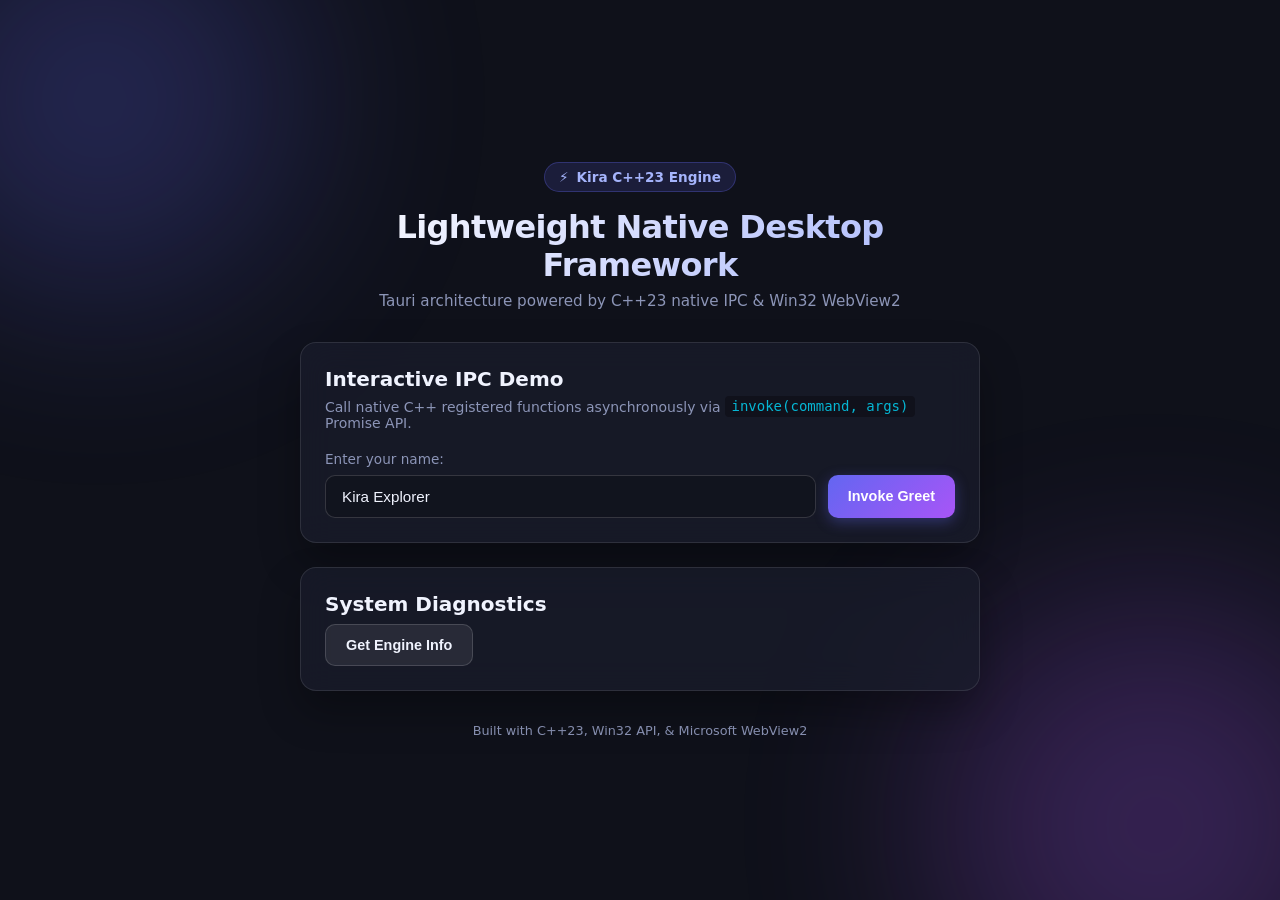
==== assets/index.html @ c5ab246e "Initial commit: Kira C++23 desktop framework (Win32 vertical slice)" ====
<!DOCTYPE html>
<html lang="en">
<head>
    <meta charset="UTF-8">
    <meta name="viewport" content="width=device-width, initial-scale=1.0">
    <title>Kira C++23 Application</title>
    <link rel="stylesheet" href="style.css">
</head>
<body>
    <div class="background-decor">
        <div class="glow glow-1"></div>
        <div class="glow glow-2"></div>
    </div>

    <main class="container">
        <header class="hero">
            <div class="logo-badge">
                <span class="badge-icon">⚡</span>
                <span>Kira C++23 Engine</span>
            </div>
            <h1>Lightweight Native Desktop Framework</h1>
            <p class="subtitle">Tauri architecture powered by C++23 native IPC & Win32 WebView2</p>
        </header>

        <section class="card glass">
            <h2>Interactive IPC Demo</h2>
            <p class="card-desc">Call native C++ registered functions asynchronously via <code>invoke(command, args)</code> Promise API.</p>

            <div class="form-group">
                <label for="name-input">Enter your name:</label>
                <div class="input-wrapper">
                    <input type="text" id="name-input" placeholder="e.g. Developer" value="Kira Explorer" autocomplete="off" />
                    <button id="greet-btn" class="btn btn-primary">
                        <span>Invoke Greet</span>
                        <span class="btn-spinner hidden"></span>
                    </button>
                </div>
            </div>

            <div id="output-box" class="output-box hidden">
                <div class="output-header">
                    <span class="status-indicator"></span>
                    <span>Native Response</span>
                </div>
                <pre id="output-content"></pre>
            </div>
        </section>

        <section class="card glass">
            <h2>System Diagnostics</h2>
            <div class="actions">
                <button id="info-btn" class="btn btn-secondary">Get Engine Info</button>
            </div>
            <div id="info-box" class="output-box hidden">
                <pre id="info-content"></pre>
            </div>
        </section>

        <footer>
            <p>Built with C++23, Win32 API, & Microsoft WebView2</p>
        </footer>
    </main>

    <script src="main.js"></script>
</body>
</html>
---- assets/style.css ----
:root {
    --bg-dark: #0f111a;
    --card-bg: rgba(26, 29, 45, 0.7);
    --card-border: rgba(255, 255, 255, 0.1);
    --text-main: #f0f3fe;
    --text-muted: #8c95b7;
    --accent-blue: #6366f1;
    --accent-purple: #a855f7;
    --accent-cyan: #06b6d4;
    --success: #10b981;
    --danger: #ef4444;
    --font-family: system-ui, -apple-system, BlinkMacSystemFont, 'Segoe UI', Roboto, Oxygen, Ubuntu, Cantarell, sans-serif;
}

* {
    box-sizing: border-box;
    margin: 0;
    padding: 0;
}

body {
    background-color: var(--bg-dark);
    color: var(--text-main);
    font-family: var(--font-family);
    min-height: 100vh;
    display: flex;
    justify-content: center;
    align-items: center;
    overflow-x: hidden;
    padding: 2rem 1rem;
}

/* Dynamic background glows */
.background-decor {
    position: fixed;
    top: 0;
    left: 0;
    width: 100vw;
    height: 100vh;
    pointer-events: none;
    z-index: -1;
    overflow: hidden;
}

.glow {
    position: absolute;
    border-radius: 50%;
    filter: blur(100px);
    opacity: 0.25;
}

.glow-1 {
    width: 400px;
    height: 400px;
    background: var(--accent-blue);
    top: -100px;
    left: -100px;
    animation: float 12s ease-in-out infinite alternate;
}

.glow-2 {
    width: 450px;
    height: 450px;
    background: var(--accent-purple);
    bottom: -150px;
    right: -100px;
    animation: float 15s ease-in-out infinite alternate-reverse;
}

@keyframes float {
    0% { transform: translate(0, 0) scale(1); }
    100% { transform: translate(60px, 40px) scale(1.1); }
}

.container {
    width: 100%;
    max-width: 680px;
    display: flex;
    flex-direction: column;
    gap: 1.5rem;
}

.hero {
    text-align: center;
    margin-bottom: 0.5rem;
}

.logo-badge {
    display: inline-flex;
    align-items: center;
    gap: 0.5rem;
    padding: 0.35rem 0.85rem;
    border-radius: 9999px;
    background: rgba(99, 102, 241, 0.15);
    border: 1px solid rgba(99, 102, 241, 0.3);
    color: #a5b4fc;
    font-size: 0.85rem;
    font-weight: 600;
    margin-bottom: 1rem;
}

.hero h1 {
    font-size: 2rem;
    font-weight: 700;
    background: linear-gradient(135deg, #ffffff 0%, #a5b4fc 100%);
    -webkit-background-clip: text;
    -webkit-text-fill-color: transparent;
    letter-spacing: -0.02em;
    margin-bottom: 0.5rem;
}

.subtitle {
    color: var(--text-muted);
    font-size: 0.95rem;
}

/* Glassmorphism Cards */
.glass {
    background: var(--card-bg);
    backdrop-filter: blur(16px);
    -webkit-backdrop-filter: blur(16px);
    border: 1px solid var(--card-border);
    border-radius: 16px;
    padding: 1.5rem;
    box-shadow: 0 20px 40px rgba(0, 0, 0, 0.3);
    transition: transform 0.2s ease, border-color 0.2s ease;
}

.glass:hover {
    border-color: rgba(255, 255, 255, 0.2);
}

.glass h2 {
    font-size: 1.25rem;
    font-weight: 600;
    margin-bottom: 0.5rem;
}

.card-desc {
    color: var(--text-muted);
    font-size: 0.875rem;
    margin-bottom: 1.25rem;
}

code {
    background: rgba(0, 0, 0, 0.3);
    padding: 0.15rem 0.4rem;
    border-radius: 4px;
    color: var(--accent-cyan);
    font-family: monospace;
}

/* Form controls */
.form-group label {
    display: block;
    font-size: 0.85rem;
    color: var(--text-muted);
    margin-bottom: 0.5rem;
}

.input-wrapper {
    display: flex;
    gap: 0.75rem;
}

input[type="text"] {
    flex: 1;
    background: rgba(15, 17, 26, 0.6);
    border: 1px solid rgba(255, 255, 255, 0.15);
    border-radius: 10px;
    padding: 0.75rem 1rem;
    color: var(--text-main);
    font-size: 0.95rem;
    outline: none;
    transition: all 0.2s ease;
}

input[type="text"]:focus {
    border-color: var(--accent-blue);
    box-shadow: 0 0 0 3px rgba(99, 102, 241, 0.25);
}

/* Buttons */
.btn {
    border: none;
    border-radius: 10px;
    padding: 0.75rem 1.25rem;
    font-size: 0.9rem;
    font-weight: 600;
    cursor: pointer;
    transition: all 0.2s ease;
    display: inline-flex;
    align-items: center;
    justify-content: center;
    gap: 0.5rem;
}

.btn-primary {
    background: linear-gradient(135deg, var(--accent-blue) 0%, var(--accent-purple) 100%);
    color: #ffffff;
    box-shadow: 0 4px 14px rgba(99, 102, 241, 0.35);
}

.btn-primary:hover {
    transform: translateY(-1px);
    box-shadow: 0 6px 20px rgba(99, 102, 241, 0.5);
}

.btn-primary:active {
    transform: translateY(0);
}

.btn-secondary {
    background: rgba(255, 255, 255, 0.08);
    color: var(--text-main);
    border: 1px solid rgba(255, 255, 255, 0.15);
}

.btn-secondary:hover {
    background: rgba(255, 255, 255, 0.15);
}

/* Output Box */
.output-box {
    margin-top: 1rem;
    background: rgba(10, 12, 18, 0.8);
    border: 1px solid rgba(99, 102, 241, 0.3);
    border-radius: 10px;
    padding: 1rem;
    font-family: ui-monospace, SFMono-Regular, Menlo, Monaco, Consolas, monospace;
    font-size: 0.85rem;
    animation: fadeIn 0.3s ease;
}

@keyframes fadeIn {
    from { opacity: 0; transform: translateY(6px); }
    to { opacity: 1; transform: translateY(0); }
}

.output-header {
    display: flex;
    align-items: center;
    gap: 0.5rem;
    color: var(--text-muted);
    font-size: 0.75rem;
    text-transform: uppercase;
    letter-spacing: 0.05em;
    margin-bottom: 0.5rem;
    border-bottom: 1px solid rgba(255, 255, 255, 0.05);
    padding-bottom: 0.35rem;
}

.status-indicator {
    width: 8px;
    height: 8px;
    border-radius: 50%;
    background-color: var(--success);
    box-shadow: 0 0 8px var(--success);
}

pre {
    white-space: pre-wrap;
    word-break: break-word;
    color: #e2e8f0;
}

.hidden {
    display: none !important;
}

footer {
    text-align: center;
    color: var(--text-muted);
    font-size: 0.8rem;
    margin-top: 0.5rem;
}
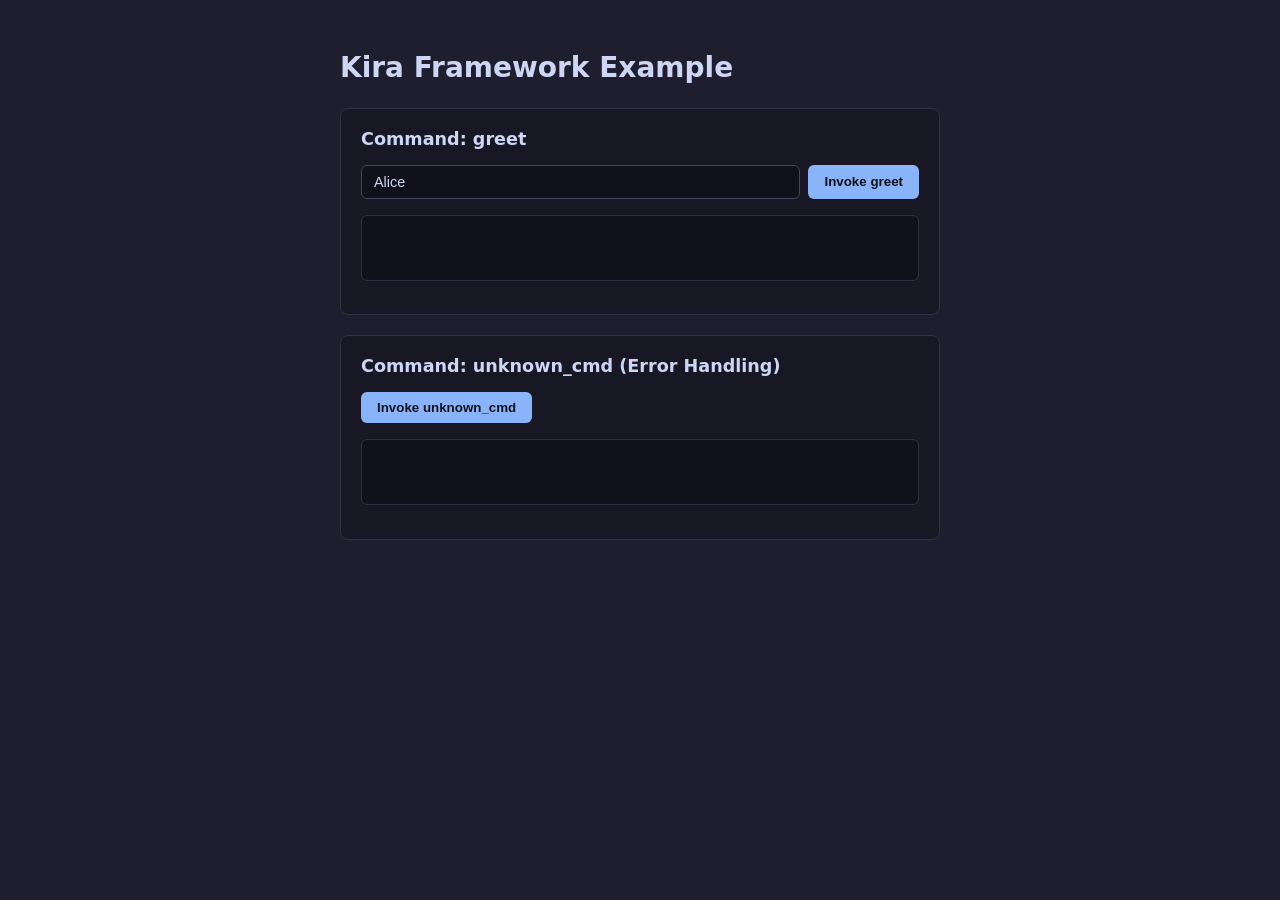
==== commit 45eb997f: "Refactor Kira framework: safe, versioned, modular C++23 desktop architecture" ====
--- a/assets/index.html
+++ b/assets/index.html
@@ -3,64 +3,31 @@
 <head>
     <meta charset="UTF-8">
     <meta name="viewport" content="width=device-width, initial-scale=1.0">
-    <title>Kira C++23 Application</title>
+    <title>Kira Example</title>
     <link rel="stylesheet" href="style.css">
 </head>
 <body>
-    <div class="background-decor">
-        <div class="glow glow-1"></div>
-        <div class="glow glow-2"></div>
+    <div class="container">
+        <h1>Kira Framework Example</h1>
+
+        <section class="section">
+            <h2>Command: greet</h2>
+            <div class="controls">
+                <input type="text" id="name-input" value="Alice" />
+                <button id="greet-btn">Invoke greet</button>
+            </div>
+            <pre id="greet-result" class="result"></pre>
+        </section>
+
+        <section class="section">
+            <h2>Command: unknown_cmd (Error Handling)</h2>
+            <div class="controls">
+                <button id="unknown-btn">Invoke unknown_cmd</button>
+            </div>
+            <pre id="unknown-result" class="result"></pre>
+        </section>
     </div>
 
-    <main class="container">
-        <header class="hero">
-            <div class="logo-badge">
-                <span class="badge-icon">⚡</span>
-                <span>Kira C++23 Engine</span>
-            </div>
-            <h1>Lightweight Native Desktop Framework</h1>
-            <p class="subtitle">Tauri architecture powered by C++23 native IPC & Win32 WebView2</p>
-        </header>
-
-        <section class="card glass">
-            <h2>Interactive IPC Demo</h2>
-            <p class="card-desc">Call native C++ registered functions asynchronously via <code>invoke(command, args)</code> Promise API.</p>
-
-            <div class="form-group">
-                <label for="name-input">Enter your name:</label>
-                <div class="input-wrapper">
-                    <input type="text" id="name-input" placeholder="e.g. Developer" value="Kira Explorer" autocomplete="off" />
-                    <button id="greet-btn" class="btn btn-primary">
-                        <span>Invoke Greet</span>
-                        <span class="btn-spinner hidden"></span>
-                    </button>
-                </div>
-            </div>
-
-            <div id="output-box" class="output-box hidden">
-                <div class="output-header">
-                    <span class="status-indicator"></span>
-                    <span>Native Response</span>
-                </div>
-                <pre id="output-content"></pre>
-            </div>
-        </section>
-
-        <section class="card glass">
-            <h2>System Diagnostics</h2>
-            <div class="actions">
-                <button id="info-btn" class="btn btn-secondary">Get Engine Info</button>
-            </div>
-            <div id="info-box" class="output-box hidden">
-                <pre id="info-content"></pre>
-            </div>
-        </section>
-
-        <footer>
-            <p>Built with C++23, Win32 API, & Microsoft WebView2</p>
-        </footer>
-    </main>
-
-    <script src="main.js"></script>
+    <script type="module" src="main.js"></script>
 </body>
 </html>
--- a/assets/style.css
+++ b/assets/style.css
@@ -1,276 +1,72 @@
-:root {
-    --bg-dark: #0f111a;
-    --card-bg: rgba(26, 29, 45, 0.7);
-    --card-border: rgba(255, 255, 255, 0.1);
-    --text-main: #f0f3fe;
-    --text-muted: #8c95b7;
-    --accent-blue: #6366f1;
-    --accent-purple: #a855f7;
-    --accent-cyan: #06b6d4;
-    --success: #10b981;
-    --danger: #ef4444;
-    --font-family: system-ui, -apple-system, BlinkMacSystemFont, 'Segoe UI', Roboto, Oxygen, Ubuntu, Cantarell, sans-serif;
-}
-
-* {
-    box-sizing: border-box;
+body {
+    background: #1e1e2e;
+    color: #cdd6f4;
+    font-family: system-ui, -apple-system, sans-serif;
+    padding: 2rem;
     margin: 0;
-    padding: 0;
-}
-
-body {
-    background-color: var(--bg-dark);
-    color: var(--text-main);
-    font-family: var(--font-family);
-    min-height: 100vh;
-    display: flex;
-    justify-content: center;
-    align-items: center;
-    overflow-x: hidden;
-    padding: 2rem 1rem;
-}
-
-/* Dynamic background glows */
-.background-decor {
-    position: fixed;
-    top: 0;
-    left: 0;
-    width: 100vw;
-    height: 100vh;
-    pointer-events: none;
-    z-index: -1;
-    overflow: hidden;
-}
-
-.glow {
-    position: absolute;
-    border-radius: 50%;
-    filter: blur(100px);
-    opacity: 0.25;
-}
-
-.glow-1 {
-    width: 400px;
-    height: 400px;
-    background: var(--accent-blue);
-    top: -100px;
-    left: -100px;
-    animation: float 12s ease-in-out infinite alternate;
-}
-
-.glow-2 {
-    width: 450px;
-    height: 450px;
-    background: var(--accent-purple);
-    bottom: -150px;
-    right: -100px;
-    animation: float 15s ease-in-out infinite alternate-reverse;
-}
-
-@keyframes float {
-    0% { transform: translate(0, 0) scale(1); }
-    100% { transform: translate(60px, 40px) scale(1.1); }
 }
 
 .container {
-    width: 100%;
-    max-width: 680px;
-    display: flex;
-    flex-direction: column;
-    gap: 1.5rem;
+    max-width: 600px;
+    margin: 0 auto;
 }
 
-.hero {
-    text-align: center;
-    margin-bottom: 0.5rem;
+h1 {
+    font-size: 1.75rem;
+    margin-bottom: 1.5rem;
 }
 
-.logo-badge {
-    display: inline-flex;
-    align-items: center;
-    gap: 0.5rem;
-    padding: 0.35rem 0.85rem;
-    border-radius: 9999px;
-    background: rgba(99, 102, 241, 0.15);
-    border: 1px solid rgba(99, 102, 241, 0.3);
-    color: #a5b4fc;
-    font-size: 0.85rem;
-    font-weight: 600;
+.section {
+    background: #181825;
+    border: 1px solid #313244;
+    border-radius: 8px;
+    padding: 1.25rem;
+    margin-bottom: 1.25rem;
+}
+
+.section h2 {
+    font-size: 1.1rem;
+    margin-top: 0;
     margin-bottom: 1rem;
 }
 
-.hero h1 {
-    font-size: 2rem;
-    font-weight: 700;
-    background: linear-gradient(135deg, #ffffff 0%, #a5b4fc 100%);
-    -webkit-background-clip: text;
-    -webkit-text-fill-color: transparent;
-    letter-spacing: -0.02em;
-    margin-bottom: 0.5rem;
-}
-
-.subtitle {
-    color: var(--text-muted);
-    font-size: 0.95rem;
-}
-
-/* Glassmorphism Cards */
-.glass {
-    background: var(--card-bg);
-    backdrop-filter: blur(16px);
-    -webkit-backdrop-filter: blur(16px);
-    border: 1px solid var(--card-border);
-    border-radius: 16px;
-    padding: 1.5rem;
-    box-shadow: 0 20px 40px rgba(0, 0, 0, 0.3);
-    transition: transform 0.2s ease, border-color 0.2s ease;
-}
-
-.glass:hover {
-    border-color: rgba(255, 255, 255, 0.2);
-}
-
-.glass h2 {
-    font-size: 1.25rem;
-    font-weight: 600;
-    margin-bottom: 0.5rem;
-}
-
-.card-desc {
-    color: var(--text-muted);
-    font-size: 0.875rem;
-    margin-bottom: 1.25rem;
-}
-
-code {
-    background: rgba(0, 0, 0, 0.3);
-    padding: 0.15rem 0.4rem;
-    border-radius: 4px;
-    color: var(--accent-cyan);
-    font-family: monospace;
-}
-
-/* Form controls */
-.form-group label {
-    display: block;
-    font-size: 0.85rem;
-    color: var(--text-muted);
-    margin-bottom: 0.5rem;
-}
-
-.input-wrapper {
+.controls {
     display: flex;
-    gap: 0.75rem;
+    gap: 0.5rem;
+    margin-bottom: 1rem;
 }
 
 input[type="text"] {
+    background: #11111b;
+    border: 1px solid #45475a;
+    color: #cdd6f4;
+    padding: 0.5rem 0.75rem;
+    border-radius: 6px;
+    font-size: 0.9rem;
     flex: 1;
-    background: rgba(15, 17, 26, 0.6);
-    border: 1px solid rgba(255, 255, 255, 0.15);
-    border-radius: 10px;
-    padding: 0.75rem 1rem;
-    color: var(--text-main);
-    font-size: 0.95rem;
-    outline: none;
-    transition: all 0.2s ease;
 }
 
-input[type="text"]:focus {
-    border-color: var(--accent-blue);
-    box-shadow: 0 0 0 3px rgba(99, 102, 241, 0.25);
+button {
+    background: #89b4fa;
+    color: #11111b;
+    border: none;
+    padding: 0.5rem 1rem;
+    border-radius: 6px;
+    font-weight: 600;
+    cursor: pointer;
 }
 
-/* Buttons */
-.btn {
-    border: none;
-    border-radius: 10px;
-    padding: 0.75rem 1.25rem;
-    font-size: 0.9rem;
-    font-weight: 600;
-    cursor: pointer;
-    transition: all 0.2s ease;
-    display: inline-flex;
-    align-items: center;
-    justify-content: center;
-    gap: 0.5rem;
+button:hover {
+    background: #b4befe;
 }
 
-.btn-primary {
-    background: linear-gradient(135deg, var(--accent-blue) 0%, var(--accent-purple) 100%);
-    color: #ffffff;
-    box-shadow: 0 4px 14px rgba(99, 102, 241, 0.35);
+.result {
+    background: #11111b;
+    border: 1px solid #313244;
+    border-radius: 6px;
+    padding: 0.75rem;
+    font-family: monospace;
+    font-size: 0.85rem;
+    white-space: pre-wrap;
+    min-height: 2.5rem;
 }
-
-.btn-primary:hover {
-    transform: translateY(-1px);
-    box-shadow: 0 6px 20px rgba(99, 102, 241, 0.5);
-}
-
-.btn-primary:active {
-    transform: translateY(0);
-}
-
-.btn-secondary {
-    background: rgba(255, 255, 255, 0.08);
-    color: var(--text-main);
-    border: 1px solid rgba(255, 255, 255, 0.15);
-}
-
-.btn-secondary:hover {
-    background: rgba(255, 255, 255, 0.15);
-}
-
-/* Output Box */
-.output-box {
-    margin-top: 1rem;
-    background: rgba(10, 12, 18, 0.8);
-    border: 1px solid rgba(99, 102, 241, 0.3);
-    border-radius: 10px;
-    padding: 1rem;
-    font-family: ui-monospace, SFMono-Regular, Menlo, Monaco, Consolas, monospace;
-    font-size: 0.85rem;
-    animation: fadeIn 0.3s ease;
-}
-
-@keyframes fadeIn {
-    from { opacity: 0; transform: translateY(6px); }
-    to { opacity: 1; transform: translateY(0); }
-}
-
-.output-header {
-    display: flex;
-    align-items: center;
-    gap: 0.5rem;
-    color: var(--text-muted);
-    font-size: 0.75rem;
-    text-transform: uppercase;
-    letter-spacing: 0.05em;
-    margin-bottom: 0.5rem;
-    border-bottom: 1px solid rgba(255, 255, 255, 0.05);
-    padding-bottom: 0.35rem;
-}
-
-.status-indicator {
-    width: 8px;
-    height: 8px;
-    border-radius: 50%;
-    background-color: var(--success);
-    box-shadow: 0 0 8px var(--success);
-}
-
-pre {
-    white-space: pre-wrap;
-    word-break: break-word;
-    color: #e2e8f0;
-}
-
-.hidden {
-    display: none !important;
-}
-
-footer {
-    text-align: center;
-    color: var(--text-muted);
-    font-size: 0.8rem;
-    margin-top: 0.5rem;
-}
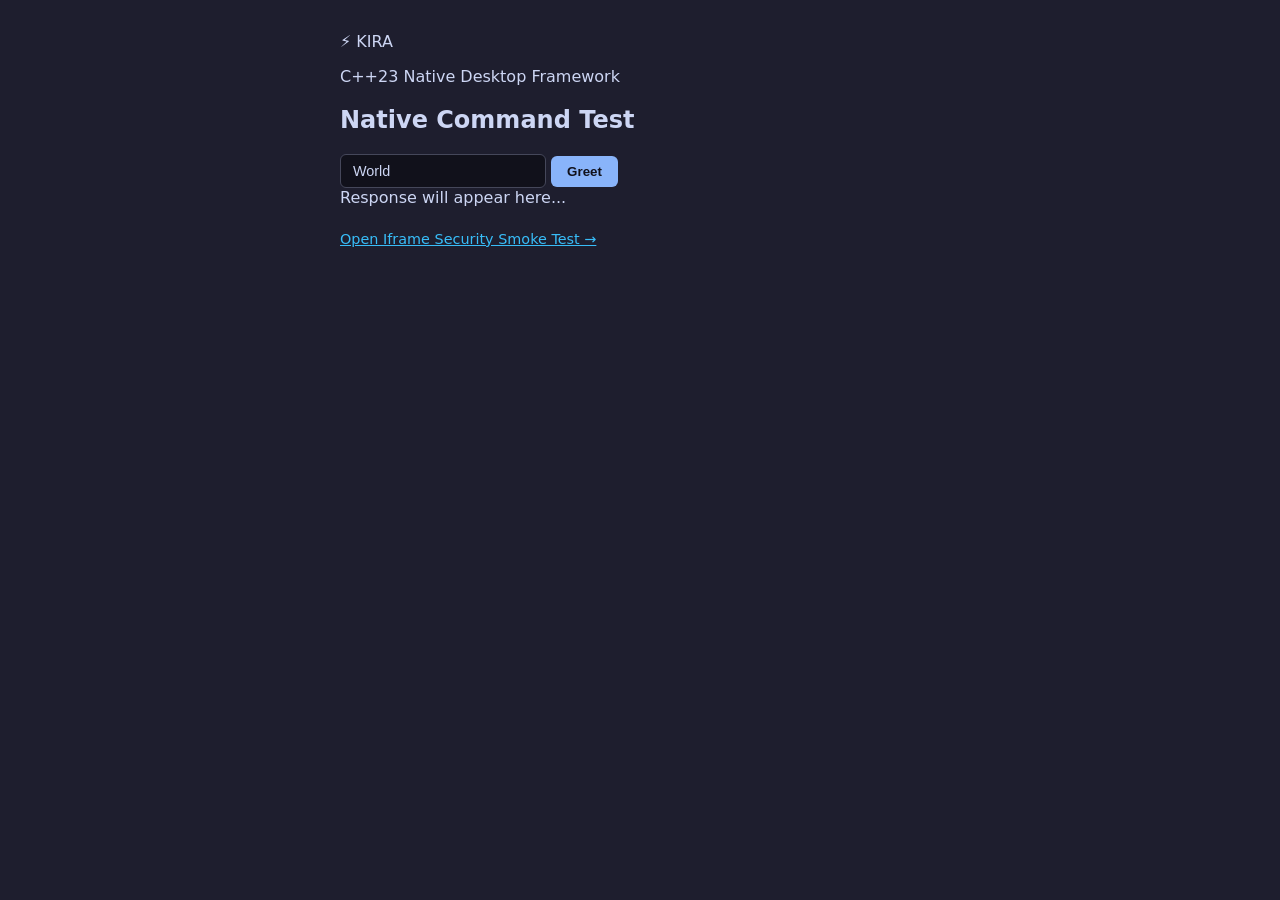
==== commit c1bbc037: "Apply corrective patch: async bootstrap completion, fail-closed navigation, TransportCallbackState, " ====
--- a/assets/index.html
+++ b/assets/index.html
@@ -3,29 +3,27 @@
 <head>
     <meta charset="UTF-8">
     <meta name="viewport" content="width=device-width, initial-scale=1.0">
-    <title>Kira Example</title>
+    <title>Kira Desktop Example</title>
     <link rel="stylesheet" href="style.css">
 </head>
 <body>
     <div class="container">
-        <h1>Kira Framework Example</h1>
+        <header>
+            <div class="logo">⚡ KIRA</div>
+            <p class="subtitle">C++23 Native Desktop Framework</p>
+        </header>
 
-        <section class="section">
-            <h2>Command: greet</h2>
-            <div class="controls">
-                <input type="text" id="name-input" value="Alice" />
-                <button id="greet-btn">Invoke greet</button>
-            </div>
-            <pre id="greet-result" class="result"></pre>
-        </section>
-
-        <section class="section">
-            <h2>Command: unknown_cmd (Error Handling)</h2>
-            <div class="controls">
-                <button id="unknown-btn">Invoke unknown_cmd</button>
-            </div>
-            <pre id="unknown-result" class="result"></pre>
-        </section>
+        <main>
+            <section class="card">
+                <h2>Native Command Test</h2>
+                <div class="input-group">
+                    <input type="text" id="name-input" placeholder="Enter your name" value="World">
+                    <button id="greet-btn">Greet</button>
+                </div>
+                <div id="output" class="output-box">Response will appear here...</div>
+                <a id="iframe-test-link" href="iframe_test.html" style="color:#38bdf8; margin-top:1.5rem; display:inline-block; font-size:0.9rem;">Open Iframe Security Smoke Test →</a>
+            </section>
+        </main>
     </div>
 
     <script type="module" src="main.js"></script>
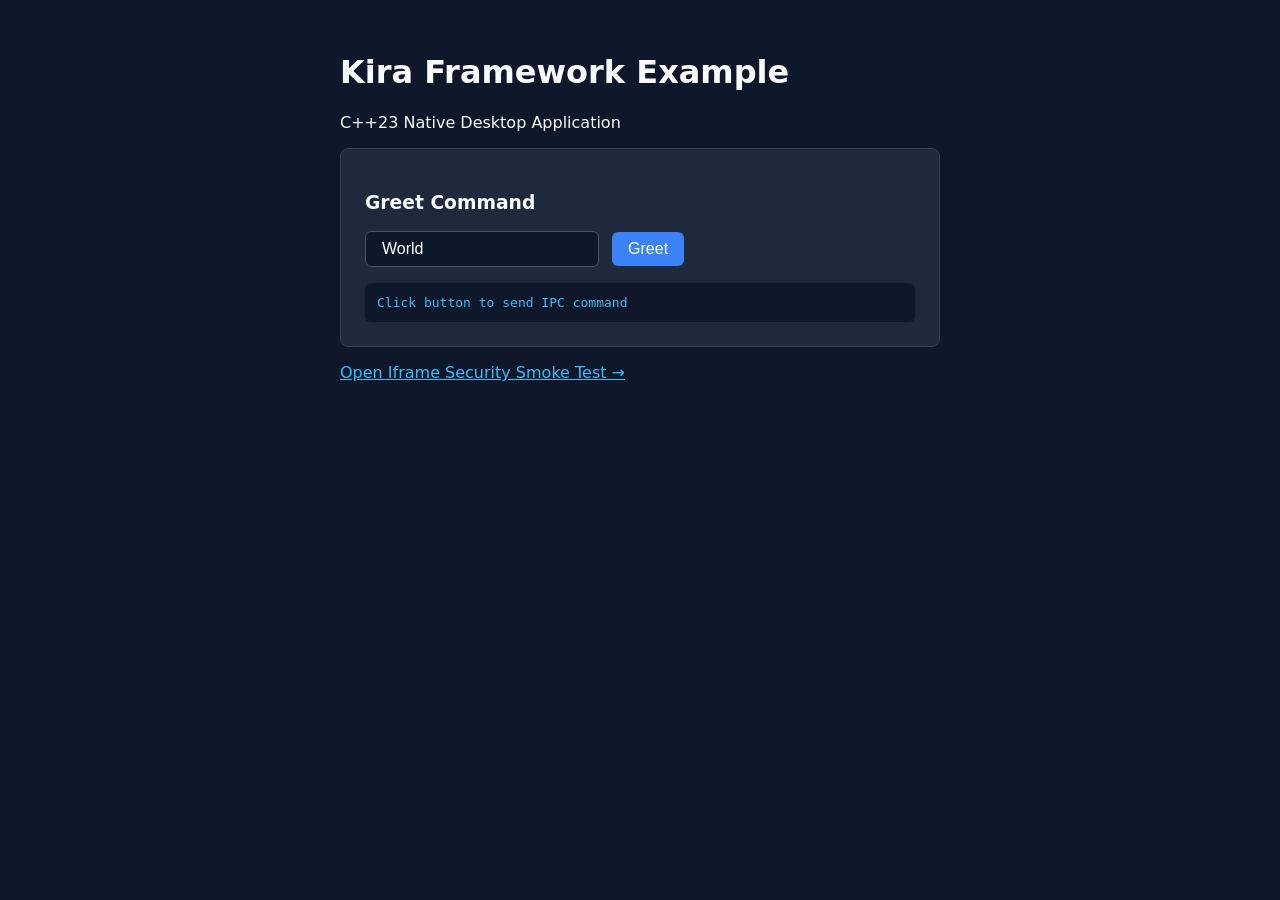
==== commit 6a1a2317: "Fix final 12 blockers: zero raw owner captures, script removal, one-shot attach, fail-closed cancel," ====
--- a/assets/index.html
+++ b/assets/index.html
@@ -8,22 +8,17 @@
 </head>
 <body>
     <div class="container">
-        <header>
-            <div class="logo">⚡ KIRA</div>
-            <p class="subtitle">C++23 Native Desktop Framework</p>
-        </header>
+        <h1>Kira Framework Example</h1>
+        <p>C++23 Native Desktop Application</p>
 
-        <main>
-            <section class="card">
-                <h2>Native Command Test</h2>
-                <div class="input-group">
-                    <input type="text" id="name-input" placeholder="Enter your name" value="World">
-                    <button id="greet-btn">Greet</button>
-                </div>
-                <div id="output" class="output-box">Response will appear here...</div>
-                <a id="iframe-test-link" href="iframe_test.html" style="color:#38bdf8; margin-top:1.5rem; display:inline-block; font-size:0.9rem;">Open Iframe Security Smoke Test →</a>
-            </section>
-        </main>
+        <div class="card">
+            <h3>Greet Command</h3>
+            <input type="text" id="name-input" placeholder="Enter name" value="World">
+            <button id="greet-btn">Greet</button>
+            <div id="output" class="output">Click button to send IPC command</div>
+        </div>
+
+        <p><a href="iframe_test.html" style="color:#38bdf8;">Open Iframe Security Smoke Test →</a></p>
     </div>
 
     <script type="module" src="main.js"></script>
--- a/assets/style.css
+++ b/assets/style.css
@@ -1,9 +1,9 @@
 body {
-    background: #1e1e2e;
-    color: #cdd6f4;
     font-family: system-ui, -apple-system, sans-serif;
+    background-color: #0f172a;
+    color: #f8fafc;
+    margin: 0;
     padding: 2rem;
-    margin: 0;
 }
 
 .container {
@@ -11,62 +11,43 @@
     margin: 0 auto;
 }
 
-h1 {
-    font-size: 1.75rem;
-    margin-bottom: 1.5rem;
+.card {
+    background-color: #1e293b;
+    border: 1px solid #334155;
+    border-radius: 8px;
+    padding: 1.5rem;
+    margin-top: 1rem;
 }
 
-.section {
-    background: #181825;
-    border: 1px solid #313244;
-    border-radius: 8px;
-    padding: 1.25rem;
-    margin-bottom: 1.25rem;
-}
-
-.section h2 {
-    font-size: 1.1rem;
-    margin-top: 0;
-    margin-bottom: 1rem;
-}
-
-.controls {
-    display: flex;
-    gap: 0.5rem;
-    margin-bottom: 1rem;
-}
-
-input[type="text"] {
-    background: #11111b;
-    border: 1px solid #45475a;
-    color: #cdd6f4;
-    padding: 0.5rem 0.75rem;
+input {
+    background-color: #0f172a;
+    border: 1px solid #475569;
+    color: white;
+    padding: 0.5rem 1rem;
     border-radius: 6px;
-    font-size: 0.9rem;
-    flex: 1;
+    font-size: 1rem;
+    margin-right: 0.5rem;
 }
 
 button {
-    background: #89b4fa;
-    color: #11111b;
+    background-color: #3b82f6;
+    color: white;
     border: none;
     padding: 0.5rem 1rem;
     border-radius: 6px;
-    font-weight: 600;
+    font-size: 1rem;
     cursor: pointer;
 }
 
 button:hover {
-    background: #b4befe;
+    background-color: #2563eb;
 }
 
-.result {
-    background: #11111b;
-    border: 1px solid #313244;
+.output {
+    margin-top: 1rem;
+    padding: 0.75rem;
+    background-color: #0f172a;
     border-radius: 6px;
-    padding: 0.75rem;
     font-family: monospace;
-    font-size: 0.85rem;
-    white-space: pre-wrap;
-    min-height: 2.5rem;
+    color: #38bdf8;
 }
